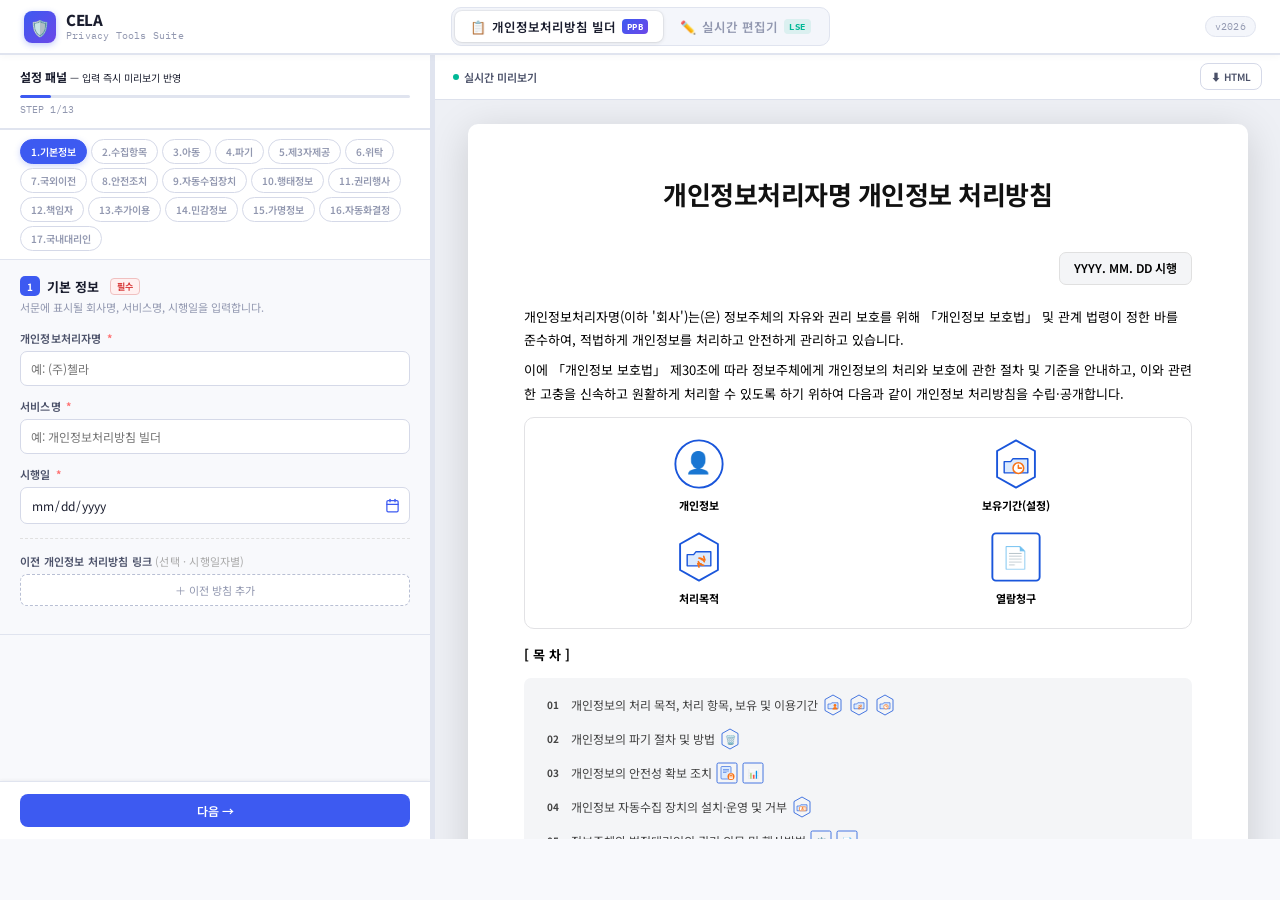
==== index.html @ 9f8e68bc "[feat] 국외이전 DCB" ====
<!doctype html>
<html lang="ko">
  <head>
    <meta charset="utf-8" />
    <meta name="viewport" content="width=device-width, initial-scale=1" />
    <title>개인정보처리방침 빌더 — CELA</title>
    <link
      href="https://fonts.googleapis.com/css2?family=Noto+Sans+KR:wght@300;400;500;700;900&family=IBM+Plex+Mono:wght@400;600&display=swap"
      rel="stylesheet"
    />
    <style>
      :root {
        --accent: #3d5af1;
        --accent2: #6c47e8;
        --accent3: #00b896;
        --bg: #f4f6fb;
        --border: #e0e4ef;
        --text: #1a1d2e;
        --text2: #4a5068;
        --text3: #9298b0;
        --surface: #ffffff;
      }
      * {
        box-sizing: border-box;
        margin: 0;
        padding: 0;
      }

      body {
        font-family: "Noto Sans KR", sans-serif;
        background: var(--bg);
        color: var(--text);
        height: 100dvh;
        display: flex;
        flex-direction: column;
        overflow: hidden;
      }

      /* ─── NAV ─── */
      nav {
        background: var(--surface);
        border-bottom: 1px solid var(--border);
        padding: 0 24px;
        display: grid;
        grid-template-columns: 1fr auto 1fr;
        align-items: center;
        height: 54px;
        flex-shrink: 0;
        box-shadow:
          0 1px 0 var(--border),
          0 2px 8px rgba(0, 0, 0, 0.04);
        position: relative;
        z-index: 200;
      }

      /* Logo */
      .nav-logo {
        display: flex;
        align-items: center;
        gap: 10px;
        user-select: none;
      }
      .logo-mark {
        width: 32px;
        height: 32px;
        background: linear-gradient(
          135deg,
          var(--accent) 0%,
          var(--accent2) 100%
        );
        border-radius: 8px;
        display: flex;
        align-items: center;
        justify-content: center;
        font-size: 16px;
        flex-shrink: 0;
        box-shadow: 0 2px 6px rgba(61, 90, 241, 0.3);
      }
      .logo-text {
        font-size: 15px;
        font-weight: 800;
        color: var(--text);
        letter-spacing: -0.4px;
        line-height: 1;
      }
      .logo-sub {
        font-size: 9.5px;
        color: var(--text3);
        font-family: "IBM Plex Mono", monospace;
        letter-spacing: 0.2px;
        margin-top: 2px;
      }

      /* Segmented control */
      .seg {
        display: flex;
        align-items: center;
        background: var(--bg);
        border: 1px solid var(--border);
        border-radius: 10px;
        padding: 3px;
        gap: 2px;
      }
      .seg-btn {
        display: flex;
        align-items: center;
        gap: 6px;
        padding: 6px 15px;
        border: none;
        background: transparent;
        border-radius: 7px;
        cursor: pointer;
        font-family: "Noto Sans KR", sans-serif;
        font-size: 12.5px;
        font-weight: 600;
        color: var(--text3);
        transition:
          background 0.18s,
          color 0.18s,
          box-shadow 0.18s;
        white-space: nowrap;
        -webkit-user-select: none;
        user-select: none;
      }
      .seg-btn:hover:not(.active) {
        background: rgba(255, 255, 255, 0.7);
        color: var(--text2);
      }
      .seg-btn.active {
        background: var(--surface);
        color: var(--text);
        box-shadow:
          0 1px 4px rgba(0, 0, 0, 0.1),
          0 0 0 1px rgba(0, 0, 0, 0.04);
      }
      .seg-icon {
        font-size: 13px;
        line-height: 1;
      }
      .seg-tag {
        font-size: 8.5px;
        font-weight: 700;
        font-family: "IBM Plex Mono", monospace;
        letter-spacing: 0.5px;
        padding: 2px 5px;
        border-radius: 4px;
        background: rgba(61, 90, 241, 0.1);
        color: var(--accent);
        transition:
          background 0.18s,
          color 0.18s;
      }
      .seg-btn.active .seg-tag {
        background: linear-gradient(135deg, var(--accent), var(--accent2));
        color: #fff;
      }
      .seg-tag.green {
        background: rgba(0, 184, 150, 0.1);
        color: var(--accent3);
      }
      .seg-btn.active .seg-tag.green {
        background: linear-gradient(135deg, var(--accent3), #00976e);
        color: #fff;
      }

      /* Nav right — version chip */
      .nav-right {
        display: flex;
        justify-content: flex-end;
        align-items: center;
      }
      .version-chip {
        font-size: 9.5px;
        font-family: "IBM Plex Mono", monospace;
        color: var(--text3);
        background: var(--bg);
        border: 1px solid var(--border);
        border-radius: 20px;
        padding: 3px 9px;
        letter-spacing: 0.3px;
        user-select: none;
      }

      /* ─── FRAME AREA ─── */
      .frame-wrap {
        flex: 1;
        position: relative;
        overflow: hidden;
        min-height: 0;
      }
      iframe {
        position: absolute;
        inset: 0;
        width: 100%;
        height: 100%;
        border: none;
        transition: opacity 0.2s ease;
      }
      iframe.hidden {
        opacity: 0;
        pointer-events: none;
        z-index: 0;
      }
      iframe.visible {
        opacity: 1;
        pointer-events: auto;
        z-index: 1;
      }

      /* ─── LOADER ─── */
      .loader {
        position: absolute;
        inset: 0;
        background: var(--bg);
        display: flex;
        flex-direction: column;
        align-items: center;
        justify-content: center;
        gap: 0;
        z-index: 20;
        transition: opacity 0.25s ease;
      }
      .loader.done {
        opacity: 0;
        pointer-events: none;
      }
      .loader-icon {
        font-size: 36px;
        margin-bottom: 16px;
        animation: pulse-icon 1.8s ease-in-out infinite;
      }
      @keyframes pulse-icon {
        0%,
        100% {
          transform: scale(1);
          opacity: 1;
        }
        50% {
          transform: scale(1.07);
          opacity: 0.8;
        }
      }
      .loader-name {
        font-size: 15px;
        font-weight: 700;
        color: var(--text);
        margin-bottom: 4px;
      }
      .loader-desc {
        font-size: 11.5px;
        color: var(--text3);
        margin-bottom: 28px;
        font-family: "IBM Plex Mono", monospace;
      }
      .loader-track {
        width: 120px;
        height: 3px;
        background: var(--border);
        border-radius: 99px;
        overflow: hidden;
      }
      .loader-bar {
        height: 100%;
        border-radius: 99px;
        background: linear-gradient(90deg, var(--accent), var(--accent2));
        animation: bar-slide 1.4s ease-in-out infinite;
        transform-origin: left;
      }
      @keyframes bar-slide {
        0% {
          transform: translateX(-100%) scaleX(0.4);
        }
        50% {
          transform: translateX(60%) scaleX(0.6);
        }
        100% {
          transform: translateX(200%) scaleX(0.4);
        }
      }
    </style>
  </head>
  <body>
    <nav>
      <!-- Logo -->
      <div class="nav-logo">
        <div class="logo-mark">🛡️</div>
        <div>
          <div class="logo-text">CELA</div>
          <div class="logo-sub">Privacy Tools Suite</div>
        </div>
      </div>

      <!-- Segmented control (center) -->
      <div class="seg">
        <button class="seg-btn active" id="tab-ppb" onclick="switchTab('ppb')">
          <span class="seg-icon">📋</span>
          개인정보처리방침 빌더
          <span class="seg-tag">PPB</span>
        </button>
        <button class="seg-btn" id="tab-lse" onclick="switchTab('lse')">
          <span class="seg-icon">✏️</span>
          실시간 편집기
          <span class="seg-tag green">LSE</span>
        </button>
      </div>

      <!-- Right -->
      <div class="nav-right">
        <span class="version-chip">v2026</span>
      </div>
    </nav>

    <!-- iframes -->
    <div class="frame-wrap">
      <div class="loader" id="loader-ppb">
        <div class="loader-icon">📋</div>
        <div class="loader-name">개인정보처리방침 빌더</div>
        <div class="loader-desc">loading PPB...</div>
        <div class="loader-track"><div class="loader-bar"></div></div>
      </div>

      <div class="loader done" id="loader-lse">
        <div class="loader-icon">✏️</div>
        <div class="loader-name">실시간 편집기</div>
        <div class="loader-desc">loading LSE...</div>
        <div class="loader-track"><div class="loader-bar"></div></div>
      </div>

      <iframe
        id="frame-ppb"
        class="visible"
        src="builder.html"
        onload="onFrameLoad('ppb')"
      ></iframe>
      <iframe
        id="frame-lse"
        class="hidden"
        src=""
        data-src="CELA_LSE/index.html"
        onload="onFrameLoad('lse')"
      ></iframe>
    </div>

    <script>
      let current = "ppb";
      const loaded = { ppb: false, lse: false };

      const TITLES = {
        ppb: "개인정보처리방침 빌더 — CELA",
        lse: "실시간 편집기 — CELA",
      };

      function switchTab(tab) {
        if (current === tab) return;
        current = tab;

        document.title = TITLES[tab];

        document
          .querySelectorAll(".seg-btn")
          .forEach((b) => b.classList.remove("active"));
        document.getElementById("tab-" + tab).classList.add("active");

        document.querySelectorAll("iframe").forEach((f) => {
          f.classList.toggle("visible", f.id === "frame-" + tab);
          f.classList.toggle("hidden", f.id !== "frame-" + tab);
        });

        // lazy-load on first visit
        const frame = document.getElementById("frame-" + tab);
        const emptySrc = !frame.src || frame.src === window.location.href;
        if (emptySrc && frame.dataset.src) {
          document.getElementById("loader-" + tab).classList.remove("done");
          frame.src = frame.dataset.src;
        }
      }

      function onFrameLoad(tab) {
        loaded[tab] = true;
        document.getElementById("loader-" + tab).classList.add("done");
      }
    </script>
  </body>
</html>
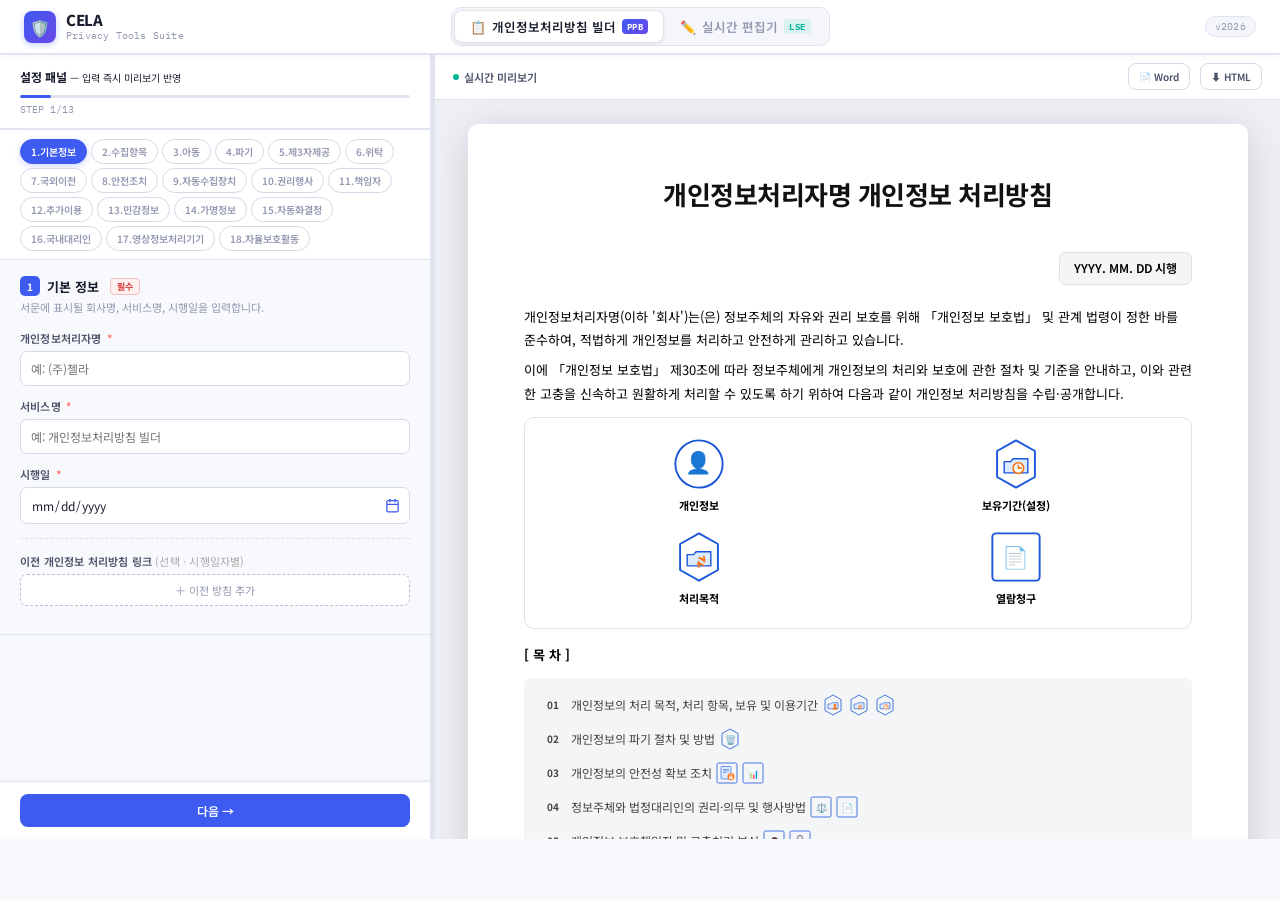
==== commit d2c57c25: "[refactor] PPB·LSE 단일 저장소 통합 및 디렉터리 구조 정리 - CELA_LSE 별도 git 저장소 흡수 → 단일 ppb 저장소로 통합 - apps/ppb, apps" ====
--- a/index.html
+++ b/index.html
@@ -329,14 +329,14 @@
       <iframe
         id="frame-ppb"
         class="visible"
-        src="builder.html"
+        src="apps/ppb/builder.html"
         onload="onFrameLoad('ppb')"
       ></iframe>
       <iframe
         id="frame-lse"
         class="hidden"
         src=""
-        data-src="CELA_LSE/index.html"
+        data-src="apps/lse/index.html"
         onload="onFrameLoad('lse')"
       ></iframe>
     </div>
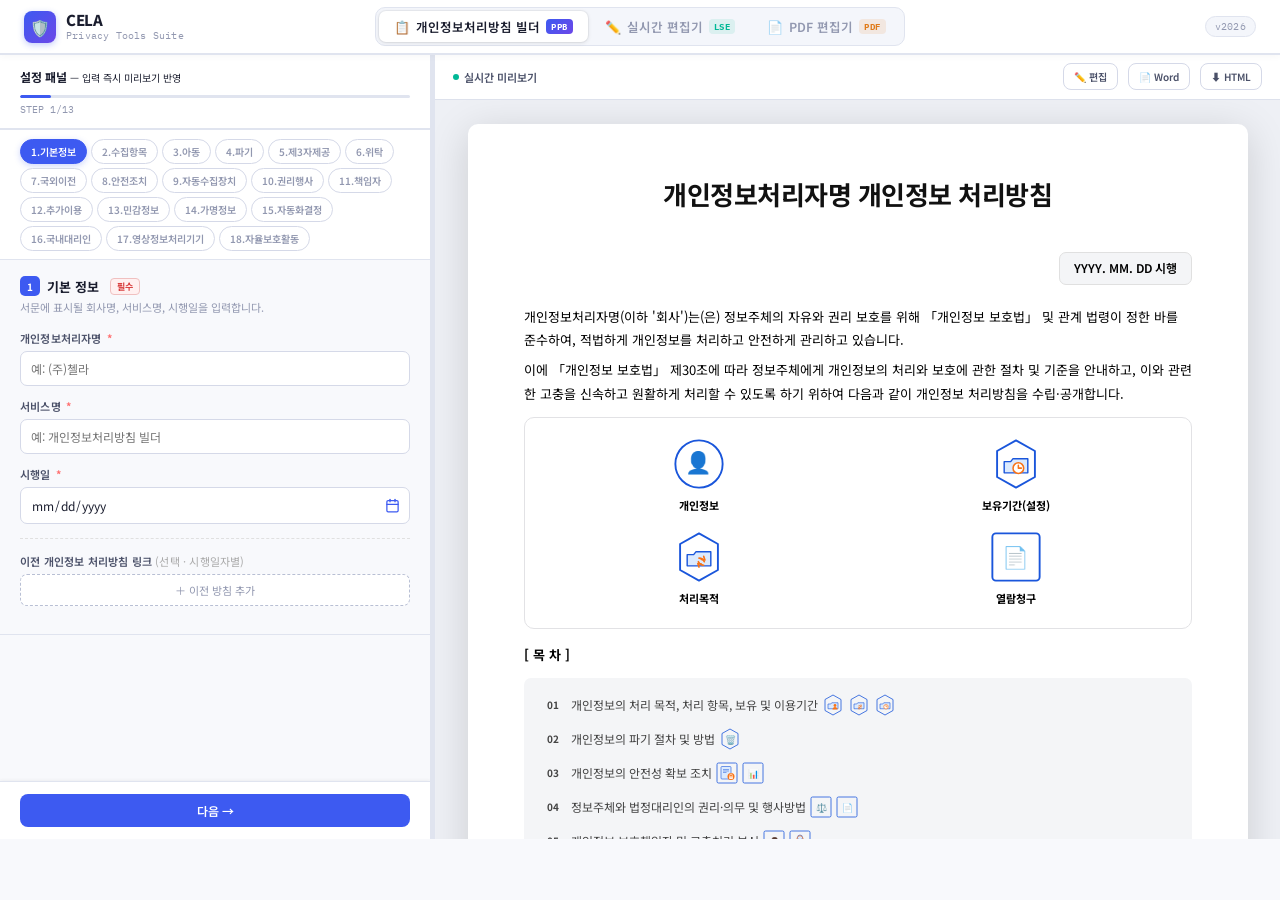
==== commit 2ec01946: "[feat] 편집모드 추가" ====
--- a/index.html
+++ b/index.html
@@ -162,6 +162,14 @@
         background: linear-gradient(135deg, var(--accent3), #00976e);
         color: #fff;
       }
+      .seg-tag.orange {
+        background: rgba(232, 126, 34, 0.12);
+        color: #e07b1a;
+      }
+      .seg-btn.active .seg-tag.orange {
+        background: linear-gradient(135deg, #f0932b, #e07b1a);
+        color: #fff;
+      }
 
       /* Nav right — version chip */
       .nav-right {
@@ -302,6 +310,11 @@
           실시간 편집기
           <span class="seg-tag green">LSE</span>
         </button>
+        <button class="seg-btn" id="tab-pdf" onclick="switchTab('pdf')">
+          <span class="seg-icon">📄</span>
+          PDF 편집기
+          <span class="seg-tag orange">PDF</span>
+        </button>
       </div>
 
       <!-- Right -->
@@ -323,6 +336,13 @@
         <div class="loader-icon">✏️</div>
         <div class="loader-name">실시간 편집기</div>
         <div class="loader-desc">loading LSE...</div>
+        <div class="loader-track"><div class="loader-bar"></div></div>
+      </div>
+
+      <div class="loader done" id="loader-pdf">
+        <div class="loader-icon">📄</div>
+        <div class="loader-name">PDF 편집기</div>
+        <div class="loader-desc">loading PDF...</div>
         <div class="loader-track"><div class="loader-bar"></div></div>
       </div>
 
@@ -339,15 +359,23 @@
         data-src="apps/lse/index.html"
         onload="onFrameLoad('lse')"
       ></iframe>
+      <iframe
+        id="frame-pdf"
+        class="hidden"
+        src=""
+        data-src="apps/pdf/index.html"
+        onload="onFrameLoad('pdf')"
+      ></iframe>
     </div>
 
     <script>
       let current = "ppb";
-      const loaded = { ppb: false, lse: false };
+      const loaded = { ppb: false, lse: false, pdf: false };
 
       const TITLES = {
         ppb: "개인정보처리방침 빌더 — CELA",
         lse: "실시간 편집기 — CELA",
+        pdf: "PDF 편집기 — CELA",
       };
 
       function switchTab(tab) {
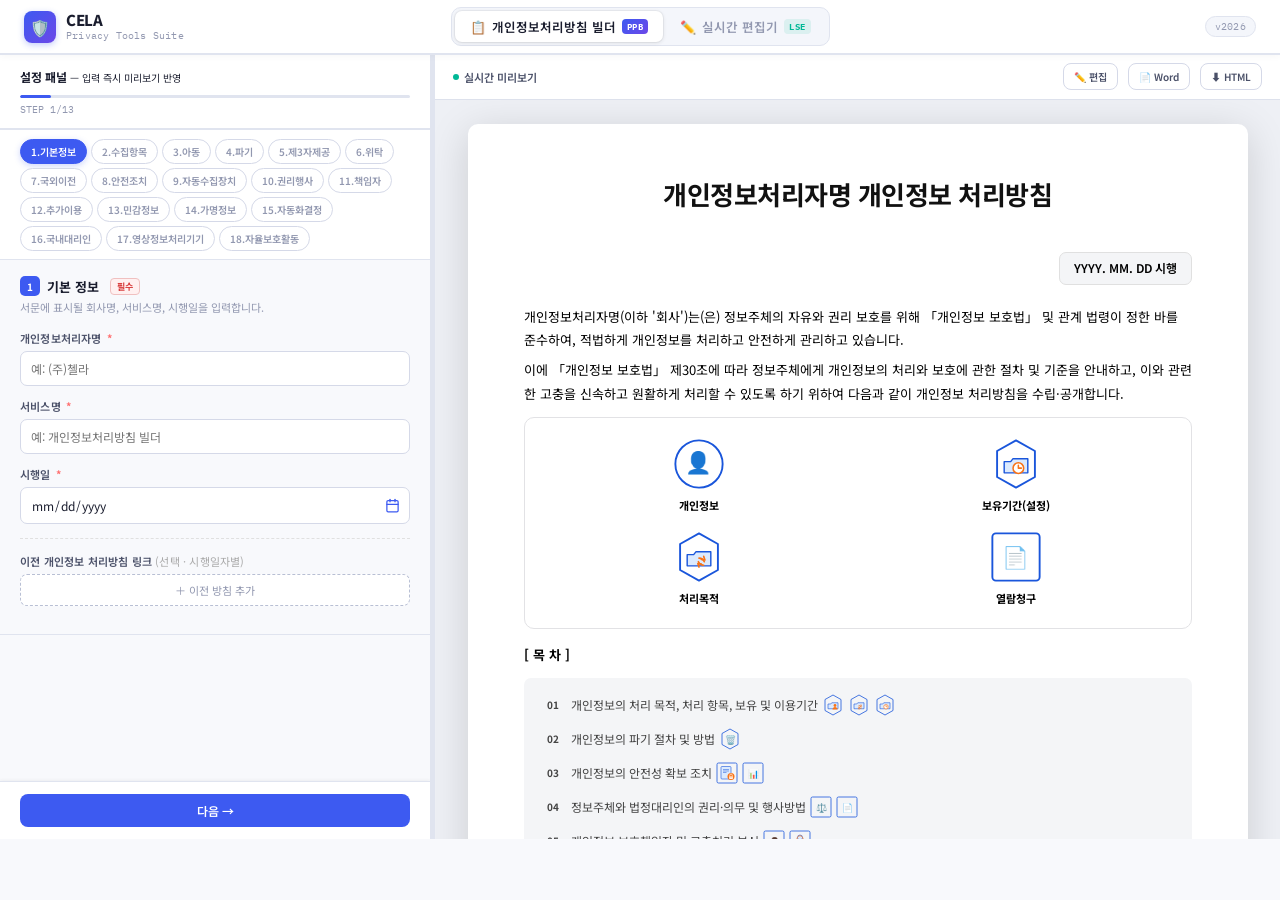
==== commit fc9bd472: "[Fix] pdf 편집기 비활성화" ====
--- a/index.html
+++ b/index.html
@@ -310,11 +310,11 @@
           실시간 편집기
           <span class="seg-tag green">LSE</span>
         </button>
-        <button class="seg-btn" id="tab-pdf" onclick="switchTab('pdf')">
+        <!-- <button class="seg-btn" id="tab-pdf" onclick="switchTab('pdf')">
           <span class="seg-icon">📄</span>
           PDF 편집기
           <span class="seg-tag orange">PDF</span>
-        </button>
+        </button> -->
       </div>
 
       <!-- Right -->
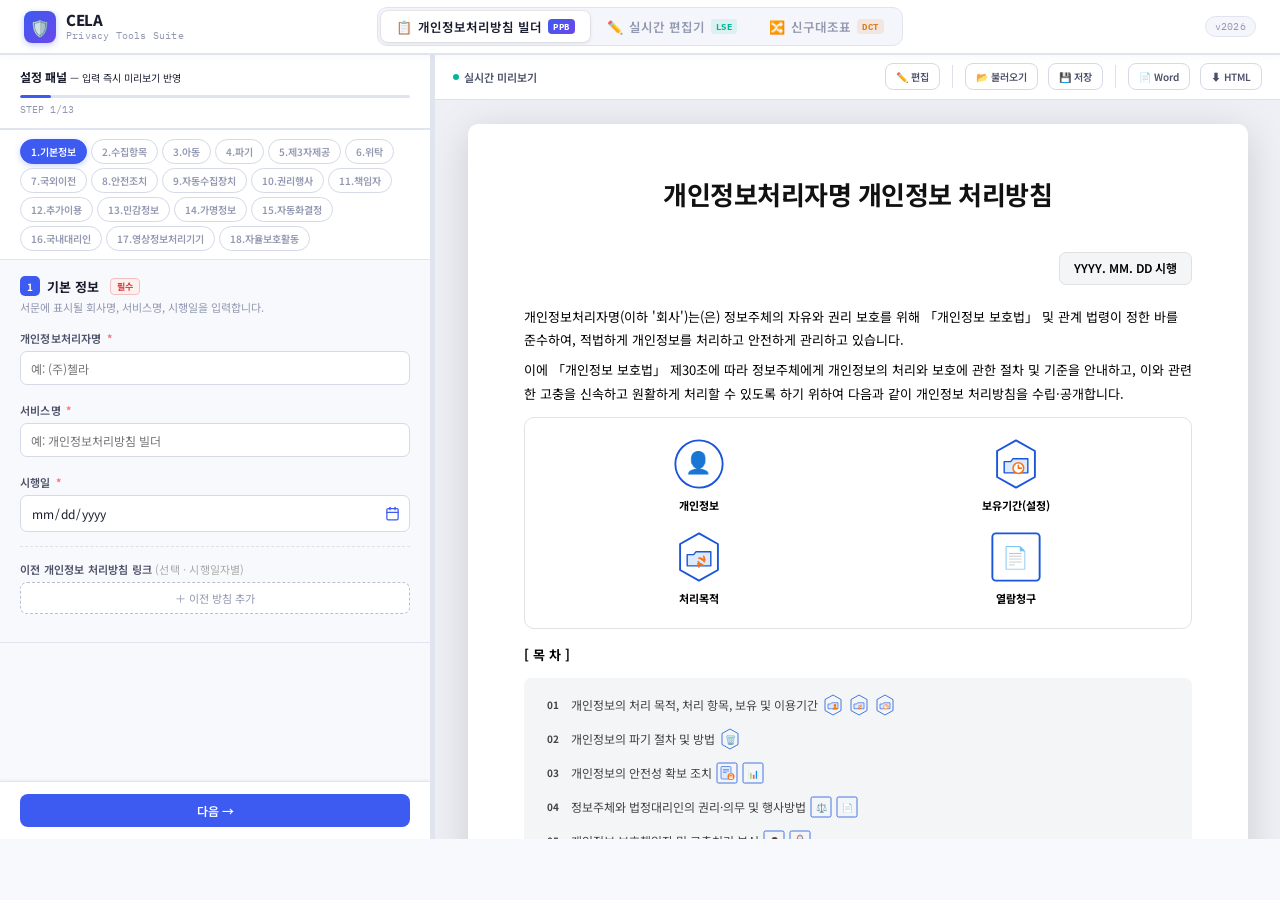
==== commit 048460e5: "[feat] 신구대조표 추가" ====
--- a/index.html
+++ b/index.html
@@ -170,6 +170,14 @@
         background: linear-gradient(135deg, #f0932b, #e07b1a);
         color: #fff;
       }
+      .seg-tag.purple {
+        background: rgba(108, 71, 232, 0.12);
+        color: var(--accent2);
+      }
+      .seg-btn.active .seg-tag.purple {
+        background: linear-gradient(135deg, var(--accent2), #4f2fc7);
+        color: #fff;
+      }
 
       /* Nav right — version chip */
       .nav-right {
@@ -305,10 +313,20 @@
           개인정보처리방침 빌더
           <span class="seg-tag">PPB</span>
         </button>
+        <!-- <button class="seg-btn" id="tab-csb" onclick="switchTab('csb')">
+          <span class="seg-icon">📝</span>
+          동의서 빌더
+          <span class="seg-tag purple">CSB</span>
+        </button> -->
         <button class="seg-btn" id="tab-lse" onclick="switchTab('lse')">
           <span class="seg-icon">✏️</span>
           실시간 편집기
           <span class="seg-tag green">LSE</span>
+        </button>
+        <button class="seg-btn" id="tab-sgt" onclick="switchTab('sgt')">
+          <span class="seg-icon">🔀</span>
+          신구대조표
+          <span class="seg-tag orange">DCT</span>
         </button>
         <!-- <button class="seg-btn" id="tab-pdf" onclick="switchTab('pdf')">
           <span class="seg-icon">📄</span>
@@ -339,6 +357,20 @@
         <div class="loader-track"><div class="loader-bar"></div></div>
       </div>
 
+      <div class="loader done" id="loader-sgt">
+        <div class="loader-icon">🔀</div>
+        <div class="loader-name">신구대조표</div>
+        <div class="loader-desc">loading SGT...</div>
+        <div class="loader-track"><div class="loader-bar"></div></div>
+      </div>
+
+      <div class="loader done" id="loader-csb">
+        <div class="loader-icon">📝</div>
+        <div class="loader-name">동의서 빌더</div>
+        <div class="loader-desc">loading CSB...</div>
+        <div class="loader-track"><div class="loader-bar"></div></div>
+      </div>
+
       <div class="loader done" id="loader-pdf">
         <div class="loader-icon">📄</div>
         <div class="loader-name">PDF 편집기</div>
@@ -350,31 +382,43 @@
         id="frame-ppb"
         class="visible"
         src="apps/ppb/builder.html"
-        onload="onFrameLoad('ppb')"
+        onload="typeof onFrameLoad === 'function' && onFrameLoad('ppb')"
       ></iframe>
       <iframe
         id="frame-lse"
         class="hidden"
-        src=""
         data-src="apps/lse/index.html"
-        onload="onFrameLoad('lse')"
+        onload="typeof onFrameLoad === 'function' && onFrameLoad('lse')"
+      ></iframe>
+      <iframe
+        id="frame-sgt"
+        class="hidden"
+        data-src="apps/dct/index.html"
+        onload="typeof onFrameLoad === 'function' && onFrameLoad('sgt')"
+      ></iframe>
+      <iframe
+        id="frame-csb"
+        class="hidden"
+        data-src="apps/consent/index.html"
+        onload="typeof onFrameLoad === 'function' && onFrameLoad('csb')"
       ></iframe>
       <iframe
         id="frame-pdf"
         class="hidden"
-        src=""
         data-src="apps/pdf/index.html"
-        onload="onFrameLoad('pdf')"
+        onload="typeof onFrameLoad === 'function' && onFrameLoad('pdf')"
       ></iframe>
     </div>
 
     <script>
       let current = "ppb";
-      const loaded = { ppb: false, lse: false, pdf: false };
+      const loaded = { ppb: false, lse: false, sgt: false, csb: false, pdf: false };
 
       const TITLES = {
         ppb: "개인정보처리방침 빌더 — CELA",
+        csb: "동의서 빌더 — CELA",
         lse: "실시간 편집기 — CELA",
+        sgt: "신구대조표 — CELA",
         pdf: "PDF 편집기 — CELA",
       };
 
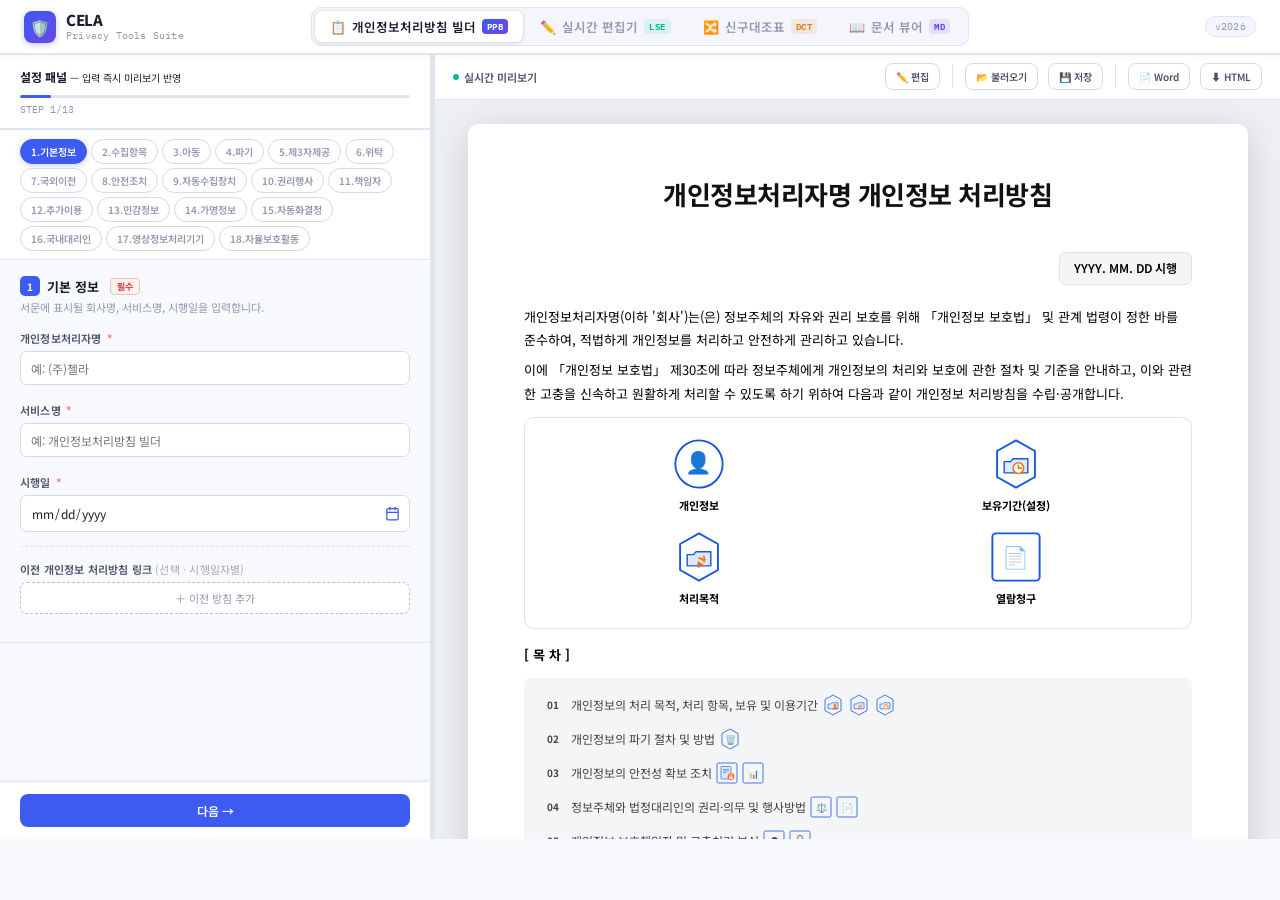
==== commit cddfb87e: "[feat] 신구대조표 수정" ====
--- a/index.html
+++ b/index.html
@@ -328,6 +328,11 @@
           신구대조표
           <span class="seg-tag orange">DCT</span>
         </button>
+        <button class="seg-btn" id="tab-mdv" onclick="switchTab('mdv')">
+          <span class="seg-icon">📖</span>
+          문서 뷰어
+          <span class="seg-tag purple">MD</span>
+        </button>
         <!-- <button class="seg-btn" id="tab-pdf" onclick="switchTab('pdf')">
           <span class="seg-icon">📄</span>
           PDF 편집기
@@ -364,6 +369,13 @@
         <div class="loader-track"><div class="loader-bar"></div></div>
       </div>
 
+      <div class="loader done" id="loader-mdv">
+        <div class="loader-icon">📖</div>
+        <div class="loader-name">문서 뷰어</div>
+        <div class="loader-desc">loading MD...</div>
+        <div class="loader-track"><div class="loader-bar"></div></div>
+      </div>
+
       <div class="loader done" id="loader-csb">
         <div class="loader-icon">📝</div>
         <div class="loader-name">동의서 빌더</div>
@@ -397,6 +409,12 @@
         onload="typeof onFrameLoad === 'function' && onFrameLoad('sgt')"
       ></iframe>
       <iframe
+        id="frame-mdv"
+        class="hidden"
+        data-src="apps/mdv/index.html"
+        onload="typeof onFrameLoad === 'function' && onFrameLoad('mdv')"
+      ></iframe>
+      <iframe
         id="frame-csb"
         class="hidden"
         data-src="apps/consent/index.html"
@@ -412,13 +430,14 @@
 
     <script>
       let current = "ppb";
-      const loaded = { ppb: false, lse: false, sgt: false, csb: false, pdf: false };
+      const loaded = { ppb: false, lse: false, sgt: false, mdv: false, csb: false, pdf: false };
 
       const TITLES = {
         ppb: "개인정보처리방침 빌더 — CELA",
         csb: "동의서 빌더 — CELA",
         lse: "실시간 편집기 — CELA",
         sgt: "신구대조표 — CELA",
+        mdv: "문서 뷰어 — CELA",
         pdf: "PDF 편집기 — CELA",
       };
 
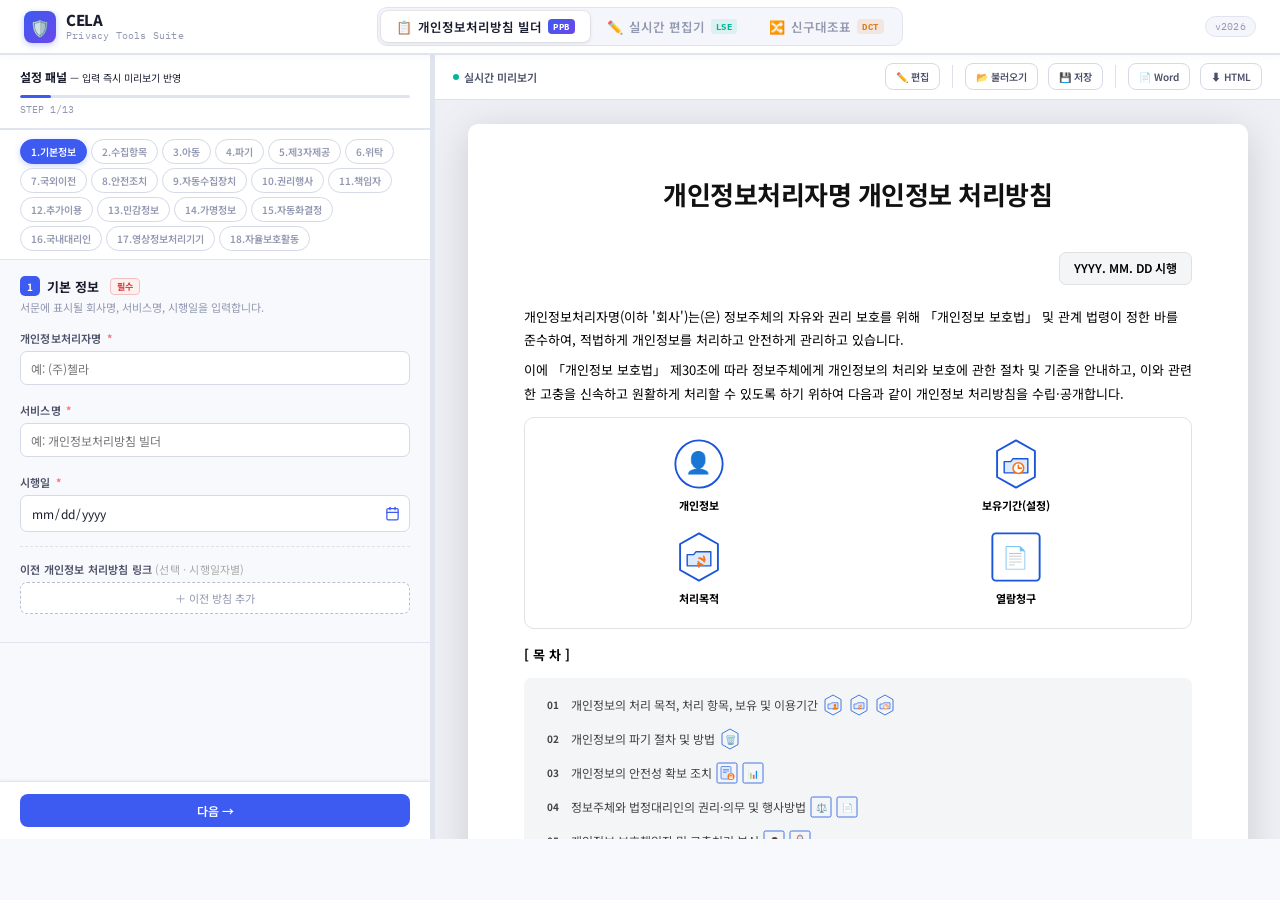
==== commit 2499df49: "[feat] 문서 뷰어 숨김" ====
--- a/index.html
+++ b/index.html
@@ -313,11 +313,6 @@
           개인정보처리방침 빌더
           <span class="seg-tag">PPB</span>
         </button>
-        <!-- <button class="seg-btn" id="tab-csb" onclick="switchTab('csb')">
-          <span class="seg-icon">📝</span>
-          동의서 빌더
-          <span class="seg-tag purple">CSB</span>
-        </button> -->
         <button class="seg-btn" id="tab-lse" onclick="switchTab('lse')">
           <span class="seg-icon">✏️</span>
           실시간 편집기
@@ -328,11 +323,16 @@
           신구대조표
           <span class="seg-tag orange">DCT</span>
         </button>
-        <button class="seg-btn" id="tab-mdv" onclick="switchTab('mdv')">
+        <!-- <button class="seg-btn" id="tab-csb" onclick="switchTab('csb')">
+          <span class="seg-icon">📝</span>
+          동의서 빌더
+          <span class="seg-tag purple">CSB</span>
+        </button> -->
+        <!-- <button class="seg-btn" id="tab-mdv" onclick="switchTab('mdv')">
           <span class="seg-icon">📖</span>
           문서 뷰어
           <span class="seg-tag purple">MD</span>
-        </button>
+        </button> -->
         <!-- <button class="seg-btn" id="tab-pdf" onclick="switchTab('pdf')">
           <span class="seg-icon">📄</span>
           PDF 편집기
@@ -430,7 +430,14 @@
 
     <script>
       let current = "ppb";
-      const loaded = { ppb: false, lse: false, sgt: false, mdv: false, csb: false, pdf: false };
+      const loaded = {
+        ppb: false,
+        lse: false,
+        sgt: false,
+        mdv: false,
+        csb: false,
+        pdf: false,
+      };
 
       const TITLES = {
         ppb: "개인정보처리방침 빌더 — CELA",
